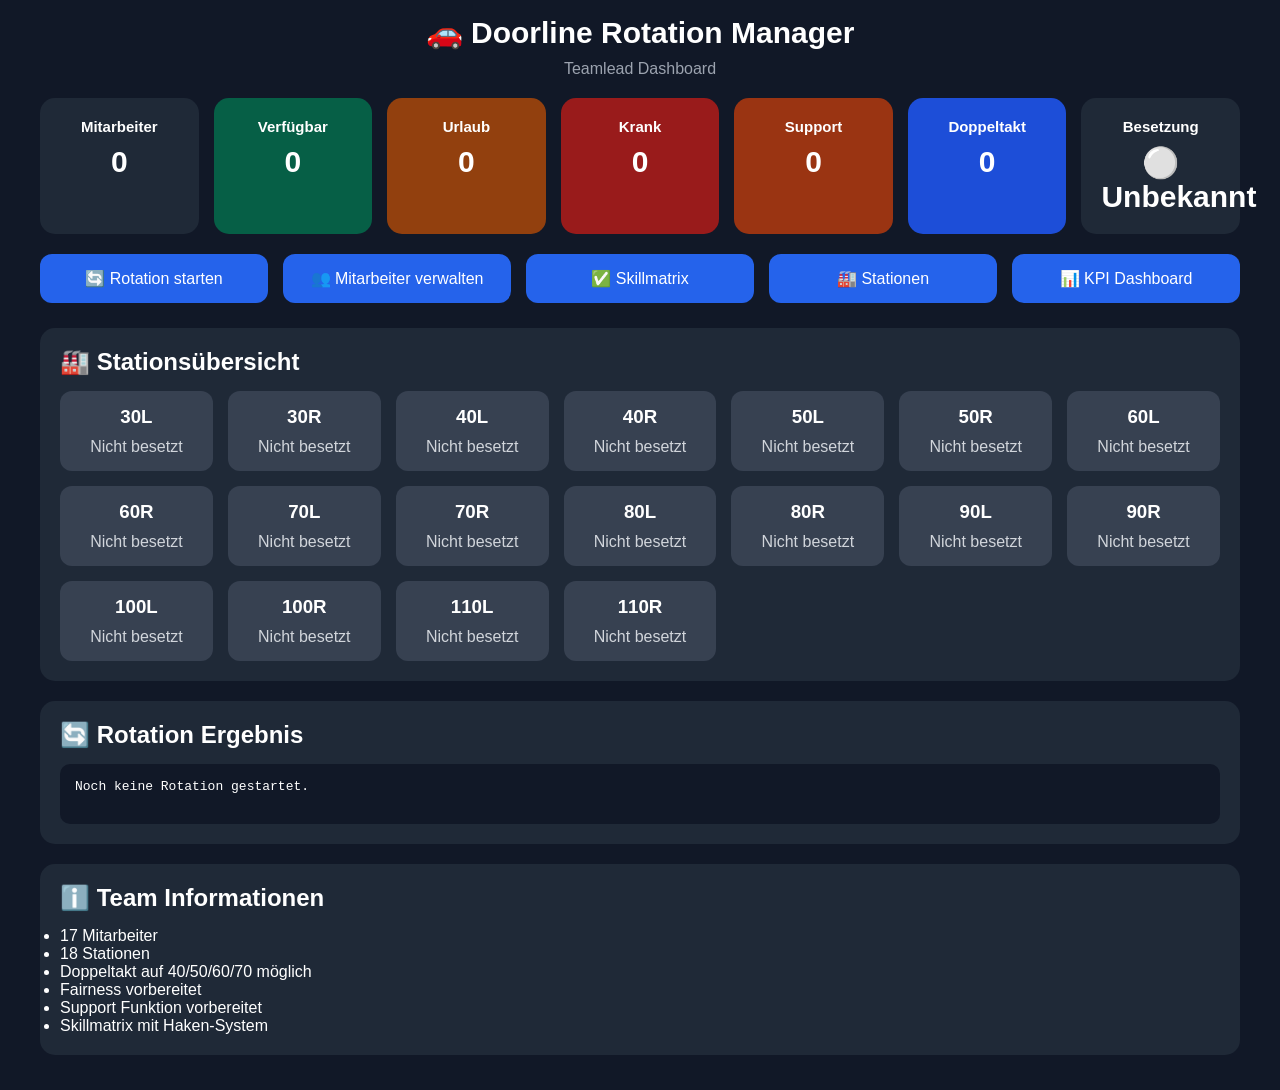
==== frontend/index.html @ 86780b51 "Update index.html" ====
<!DOCTYPE html>
<html lang="de">
<head>
    <meta charset="UTF-8">
    <meta name="viewport" content="width=device-width, initial-scale=1.0">
    <title>Doorline Rotation Manager</title>

    <link rel="stylesheet" href="/frontend/style.css">
    <link rel="manifest" href="/frontend/manifest.json">

    <meta name="theme-color" content="#111827">
</head>

<body>

<div class="container">

    <header class="header">
        <h1>🚗 Doorline Rotation Manager</h1>
        <p>Teamlead Dashboard</p>
    </header>

    <!-- KPI Karten -->

    <div class="cards">

        <div class="card">
            <h3>Mitarbeiter</h3>
            <p id="employees_total">0</p>
        </div>

        <div class="card green">
            <h3>Verfügbar</h3>
            <p id="available">0</p>
        </div>

        <div class="card yellow">
            <h3>Urlaub</h3>
            <p id="vacation">0</p>
        </div>

        <div class="card red">
            <h3>Krank</h3>
            <p id="sick">0</p>
        </div>

        <div class="card orange">
            <h3>Support</h3>
            <p id="support">0</p>
        </div>

        <div class="card blue">
            <h3>Doppeltakt</h3>
            <p id="double_takt">0</p>
        </div>
        <div class="card">
    <h3>Besetzung</h3>
    <p id="staffing_status">⚪ Unbekannt</p>
</div>

    </div>

    <!-- Aktionen -->

    <div class="actions">

        <button onclick="runRotation()">
            🔄 Rotation starten
        </button>

        <button onclick="window.location.href='/frontend/employees.html'">
            👥 Mitarbeiter verwalten
        </button>

        <button onclick="window.location.href='/frontend/skills.html'">
            ✅ Skillmatrix
        </button>

        <button onclick="window.location.href='/frontend/stations.html'">
            🏭 Stationen
        </button>

        <button onclick="window.location.href='/frontend/kpi.html'">
            📊 KPI Dashboard
        </button>

    </div>

    <!-- Stationsübersicht -->

    <div class="section">

        <h2>🏭 Stationsübersicht</h2>

        <div id="stations_container">

            <div class="station">
                <h3>30L</h3>
                <p>Nicht besetzt</p>
            </div>

            <div class="station">
                <h3>30R</h3>
                <p>Nicht besetzt</p>
            </div>

            <div class="station">
                <h3>40L</h3>
                <p>Nicht besetzt</p>
            </div>

            <div class="station">
                <h3>40R</h3>
                <p>Nicht besetzt</p>
            </div>

            <div class="station">
                <h3>50L</h3>
                <p>Nicht besetzt</p>
            </div>

            <div class="station">
                <h3>50R</h3>
                <p>Nicht besetzt</p>
            </div>

            <div class="station">
                <h3>60L</h3>
                <p>Nicht besetzt</p>
            </div>

            <div class="station">
                <h3>60R</h3>
                <p>Nicht besetzt</p>
            </div>

            <div class="station">
                <h3>70L</h3>
                <p>Nicht besetzt</p>
            </div>

            <div class="station">
                <h3>70R</h3>
                <p>Nicht besetzt</p>
            </div>

            <div class="station">
                <h3>80L</h3>
                <p>Nicht besetzt</p>
            </div>

            <div class="station">
                <h3>80R</h3>
                <p>Nicht besetzt</p>
            </div>

            <div class="station">
                <h3>90L</h3>
                <p>Nicht besetzt</p>
            </div>

            <div class="station">
                <h3>90R</h3>
                <p>Nicht besetzt</p>
            </div>

            <div class="station">
                <h3>100L</h3>
                <p>Nicht besetzt</p>
            </div>

            <div class="station">
                <h3>100R</h3>
                <p>Nicht besetzt</p>
            </div>

            <div class="station">
                <h3>110L</h3>
                <p>Nicht besetzt</p>
            </div>

            <div class="station">
                <h3>110R</h3>
                <p>Nicht besetzt</p>
            </div>

        </div>

    </div>

    <!-- Rotation Ergebnis -->

    <div class="section">

        <h2>🔄 Rotation Ergebnis</h2>

        <pre id="rotation_result">
Noch keine Rotation gestartet.
        </pre>

    </div>

    <!-- Informationen -->

    <div class="section">

        <h2>ℹ️ Team Informationen</h2>

        <ul>
            <li>17 Mitarbeiter</li>
            <li>18 Stationen</li>
            <li>Doppeltakt auf 40/50/60/70 möglich</li>
            <li>Fairness vorbereitet</li>
            <li>Support Funktion vorbereitet</li>
            <li>Skillmatrix mit Haken-System</li>
        </ul>

    </div>

</div>

<script src="/frontend/app.js"></script>

<script>
if ('serviceWorker' in navigator) {
    navigator.serviceWorker.register(
        '/frontend/service-worker.js'
    );
}
</script>

</body>
</html>
---- frontend/style.css ----
*{
    margin:0;
    padding:0;
    box-sizing:border-box;
}

body{
    font-family:Arial, sans-serif;
    background:#111827;
    color:white;
    padding:15px;
}

.container{
    max-width:1200px;
    margin:auto;
}

.header{
    text-align:center;
    margin-bottom:20px;
}

.header h1{
    font-size:30px;
    margin-bottom:10px;
}

.header p{
    color:#9ca3af;
}

.cards{
    display:grid;
    grid-template-columns:repeat(auto-fit,minmax(140px,1fr));
    gap:15px;
    margin-bottom:20px;
}

.card{
    background:#1f2937;
    border-radius:15px;
    padding:20px;
    text-align:center;
}

.card h3{
    font-size:15px;
    margin-bottom:10px;
}

.card p{
    font-size:30px;
    font-weight:bold;
}

.green{
    background:#065f46;
}

.yellow{
    background:#92400e;
}

.red{
    background:#991b1b;
}

.orange{
    background:#9a3412;
}

.blue{
    background:#1d4ed8;
}

.actions{
    display:grid;
    grid-template-columns:repeat(auto-fit,minmax(200px,1fr));
    gap:15px;
    margin-bottom:25px;
}

button{
    border:none;
    border-radius:12px;
    padding:15px;
    background:#2563eb;
    color:white;
    font-size:16px;
    cursor:pointer;
    transition:0.3s;
}

button:hover{
    transform:scale(1.03);
}

.section{
    background:#1f2937;
    border-radius:15px;
    padding:20px;
    margin-bottom:20px;
}

.section h2{
    margin-bottom:15px;
}

#stations_container{
    display:grid;
    grid-template-columns:repeat(auto-fit,minmax(150px,1fr));
    gap:15px;
}

.station{
    background:#374151;
    border-radius:12px;
    padding:15px;
    text-align:center;
}

.station h3{
    margin-bottom:10px;
}

.station p{
    color:#d1d5db;
}

pre{
    background:#111827;
    padding:15px;
    border-radius:10px;
    overflow:auto;
}

.skills-grid{
    display:grid;
    grid-template-columns:repeat(auto-fit,minmax(90px,1fr));
    gap:10px;
    margin-top:15px;
}

.skill-item{
    display:flex;
    align-items:center;
    gap:8px;
    background:#374151;
    padding:10px;
    border-radius:10px;
}

.skill-item input{
    width:20px;
    height:20px;
}

@media(max-width:768px){

    .cards{
        grid-template-columns:repeat(2,1fr);
    }

    .actions{
        grid-template-columns:1fr;
    }

    #stations_container{
        grid-template-columns:repeat(2,1fr);
    }
}
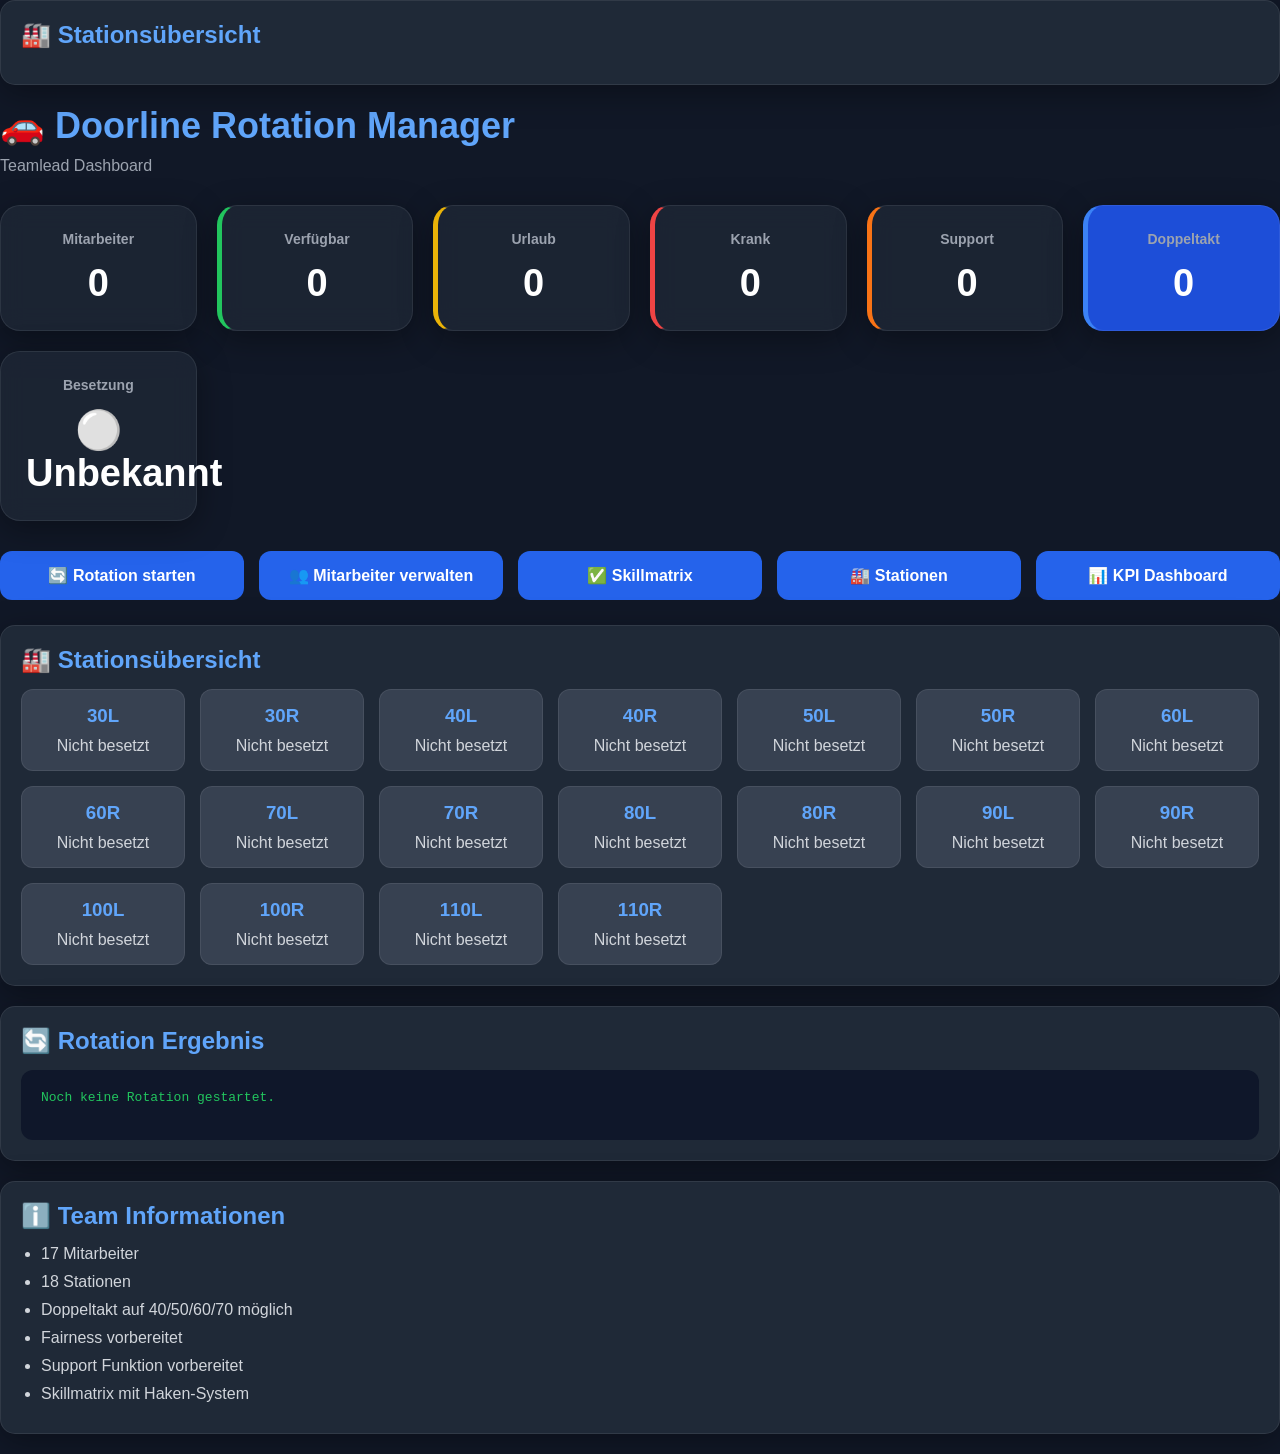
==== commit 412c797e: "Update index.html" ====
--- a/frontend/index.html
+++ b/frontend/index.html
@@ -13,7 +13,15 @@
 
 <body>
 
-<div class="container">
+<div class="section">
+
+    <h2>🏭 Stationsübersicht</h2>
+
+    <div id="stations_container">
+
+    </div>
+
+</div>
 
     <header class="header">
         <h1>🚗 Doorline Rotation Manager</h1>
@@ -64,27 +72,30 @@
 
     <div class="actions">
 
-        <button onclick="runRotation()">
-            🔄 Rotation starten
-        </button>
-
-        <button onclick="window.location.href='/frontend/employees.html'">
-            👥 Mitarbeiter verwalten
-        </button>
-
-        <button onclick="window.location.href='/frontend/skills.html'">
-            ✅ Skillmatrix
-        </button>
-
-        <button onclick="window.location.href='/frontend/stations.html'">
-            🏭 Stationen
-        </button>
-
-        <button onclick="window.location.href='/frontend/kpi.html'">
-            📊 KPI Dashboard
-        </button>
-
-    </div>
+    <button onclick="runRotation()">
+        🔄 Rotation starten
+    </button>
+
+    <button onclick="window.location.href='/frontend/employees.html'">
+        👥 Mitarbeiter verwalten
+    </button>
+
+<button
+    id="skill_button"
+    class="admin-only"
+    onclick="window.location.href='/frontend/skills.html'">
+    ✅ Skillmatrix
+</button>
+    <button onclick="window.location.href='/frontend/stations.html'">
+        🏭 Stationen
+    </button>
+
+    <button class="admin-only"
+            onclick="window.location.href='/frontend/kpi.html'">
+        📊 KPI Dashboard
+    </button>
+
+</div>
 
     <!-- Stationsübersicht -->
 
--- a/frontend/style.css
+++ b/frontend/style.css
@@ -5,72 +5,322 @@
 }
 
 body{
-    font-family:Arial, sans-serif;
     background:#111827;
     color:white;
+    font-family:Arial,sans-serif;
+    min-height:100vh;
+}
+
+.container{
+    width:95%;
+    margin:auto;
+    padding:30px;
+}
+
+.header{
+    margin-bottom:30px;
+}
+
+.header h1{
+    font-size:36px;
+    color:#60A5FA;
+    margin-bottom:10px;
+}
+
+.header p{
+    color:#9CA3AF;
+}
+
+.cards{
+    display:grid;
+    grid-template-columns:
+        repeat(auto-fit,minmax(180px,1fr));
+    gap:20px;
+    margin-bottom:30px;
+}
+
+.card{
+    background:rgba(31,41,55,0.75);
+    backdrop-filter:blur(12px);
+
+    border:1px solid rgba(255,255,255,0.08);
+
+    border-radius:20px;
+
+    padding:25px;
+
+    text-align:center;
+
+    box-shadow:
+        0 8px 32px rgba(0,0,0,0.35);
+
+    transition:0.3s;
+}
+
+.card:hover{
+    transform:translateY(-4px);
+
+    box-shadow:
+        0 12px 40px rgba(37,99,235,0.25);
+}
+
+.card h3{
+    color:#9CA3AF;
+    margin-bottom:15px;
+    font-size:15px;
+}
+
+.card p{
+    font-size:42px;
+    font-weight:bold;
+}
+
+.green{
+    border-left:6px solid #22C55E;
+}
+
+.yellow{
+    border-left:6px solid #EAB308;
+}
+
+.red{
+    border-left:6px solid #EF4444;
+}
+
+.orange{
+    border-left:6px solid #F97316;
+}
+
+.blue{
+    border-left:6px solid #2563EB;
+}
+
+.actions{
+    display:grid;
+    grid-template-columns:
+        repeat(auto-fit,minmax(250px,1fr));
+
+    gap:20px;
+
+    margin-bottom:40px;
+}
+
+button{
+    width:100%;
+
+    padding:18px;
+
+    border:none;
+
+    border-radius:14px;
+
+    background:#2563EB;
+
+    color:white;
+
+    font-size:17px;
+
+    cursor:pointer;
+
+    transition:0.3s;
+
+    font-weight:bold;
+}
+
+button:hover{
+    background:#3B82F6;
+
+    transform:translateY(-3px);
+}
+
+.section{
+    background:rgba(31,41,55,0.75);
+
+    backdrop-filter:blur(12px);
+
+    border:1px solid rgba(255,255,255,0.08);
+
+    border-radius:20px;
+
+    padding:25px;
+
+    margin-bottom:30px;
+
+    box-shadow:
+        0 8px 32px rgba(0,0,0,0.35);
+}
+
+.section h2{
+    margin-bottom:25px;
+    color:#60A5FA;
+}
+
+#stations_container{
+    display:grid;
+
+    grid-template-columns:
+        repeat(auto-fit,minmax(150px,1fr));
+
+    gap:15px;
+}
+
+.station{
+    background:rgba(55,65,81,0.75);
+
+    border:1px solid rgba(255,255,255,0.08);
+
+    border-radius:16px;
+
+    padding:20px;
+
+    text-align:center;
+
+    transition:0.3s;
+}
+
+.station:hover{
+    border-color:#2563EB;
+
+    transform:translateY(-3px);
+
+    box-shadow:
+        0 8px 20px rgba(37,99,235,0.3);
+}
+
+.station h3{
+    margin-bottom:12px;
+    color:#60A5FA;
+}
+
+.station p{
+    color:#D1D5DB;
+}
+
+#rotation_result{
+    background:#0F172A;
+
+    color:#22C55E;
+
+    padding:20px;
+
+    border-radius:12px;
+
+    overflow:auto;
+}
+
+ul{
+    padding-left:20px;
+}
+
+li{
+    margin-bottom:10px;
+    color:#D1D5DB;
+}
+
+.admin-only{
+    display:block;
+}
+
+@media(max-width:900px){
+
+    .cards{
+        grid-template-columns:1fr 1fr;
+    }
+
+    .actions{
+        grid-template-columns:1fr;
+    }
+
+    #stations_container{
+        grid-template-columns:1fr 1fr;
+    }
+
+    .header h1{
+        font-size:28px;
+    }
+
+    .card p{
+        font-size:30px;
+    }
+}
+
+@media(max-width:600px){
+
+    .cards{
+        grid-template-columns:1fr;
+    }
+
+    #stations_container{
+        grid-template-columns:1fr;
+    }
+
+}
+.green{
+    border-left:5px solid #22C55E;
+}
+
+.yellow{
+    border-left:5px solid #EAB308;
+}
+
+.red{
+    border-left:5px solid #EF4444;
+}
+
+.orange{
+    border-left:5px solid #F97316;
+}
+
+.blue{
+    border-left:5px solid #3B82F6;
+}
+
+.card h3{
+    font-size:14px;
+    color:#9CA3AF;
+}
+
+.card p{
+    font-size:38px;
+    font-weight:bold;
+}
+
+button{
+    background:#2563EB;
+    border:none;
+    border-radius:12px;
+    color:white;
+    padding:14px 22px;
+    font-size:16px;
+    cursor:pointer;
+    transition:0.2s;
+}
+
+button:hover{
+    background:#3B82F6;
+}
+
+.station-card{
+    background:#1F2937;
+    border-radius:16px;
     padding:15px;
-}
-
-.container{
-    max-width:1200px;
-    margin:auto;
-}
-
-.header{
-    text-align:center;
-    margin-bottom:20px;
-}
-
-.header h1{
-    font-size:30px;
-    margin-bottom:10px;
-}
-
-.header p{
-    color:#9ca3af;
-}
-
-.cards{
-    display:grid;
-    grid-template-columns:repeat(auto-fit,minmax(140px,1fr));
-    gap:15px;
-    margin-bottom:20px;
-}
-
-.card{
-    background:#1f2937;
-    border-radius:15px;
-    padding:20px;
-    text-align:center;
-}
-
-.card h3{
-    font-size:15px;
-    margin-bottom:10px;
-}
-
-.card p{
-    font-size:30px;
-    font-weight:bold;
-}
-
-.green{
-    background:#065f46;
-}
-
-.yellow{
-    background:#92400e;
-}
-
-.red{
-    background:#991b1b;
-}
-
-.orange{
-    background:#9a3412;
-}
-
-.blue{
+    margin-bottom:12px;
+    border:1px solid #374151;
+}
+
+@media(max-width:900px){
+
+    .cards{
+        grid-template-columns:1fr 1fr;
+    }
+
+    .actions{
+        display:flex;
+        flex-direction:column;
+        gap:10px;
+    }
+
+}.blue{
     background:#1d4ed8;
 }
 
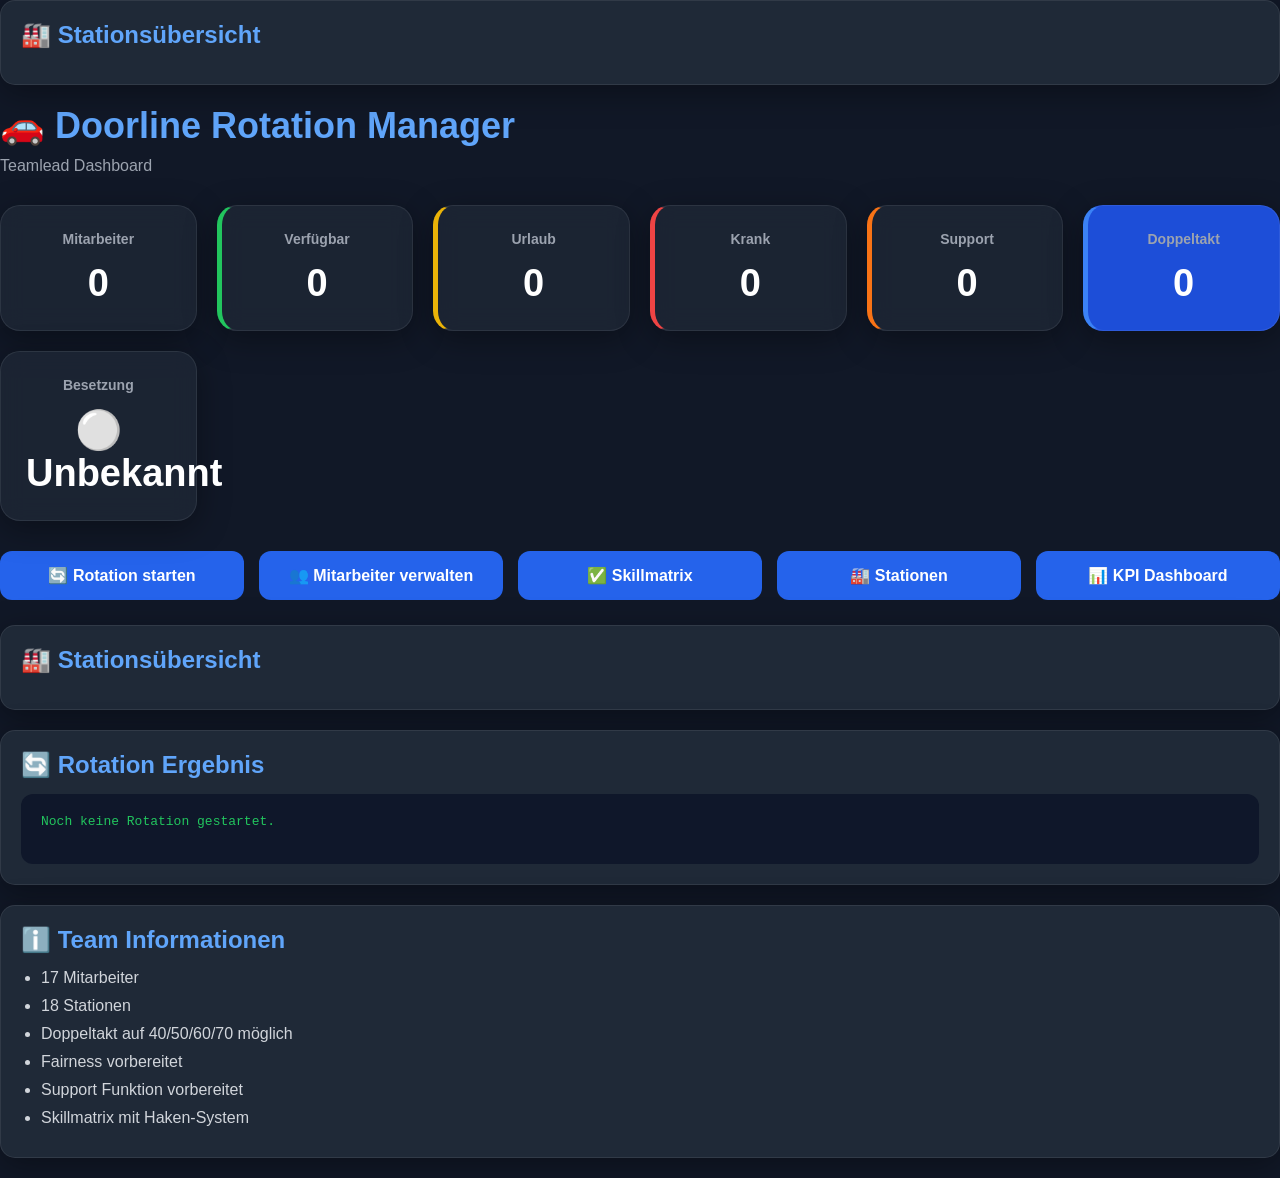
==== commit 61da262d: "Update index.html" ====
--- a/frontend/index.html
+++ b/frontend/index.html
@@ -99,117 +99,25 @@
 
     <!-- Stationsübersicht -->
 
-    <div class="section">
+<div class="section">
 
-        <h2>🏭 Stationsübersicht</h2>
+    <h2>🏭 Stationsübersicht</h2>
 
-        <div id="stations_container">
+    <div id="stations_container"></div>
 
-            <div class="station">
-                <h3>30L</h3>
-                <p>Nicht besetzt</p>
-            </div>
+</div>
 
-            <div class="station">
-                <h3>30R</h3>
-                <p>Nicht besetzt</p>
-            </div>
+<!-- Rotation Ergebnis -->
 
-            <div class="station">
-                <h3>40L</h3>
-                <p>Nicht besetzt</p>
-            </div>
+<div class="section">
 
-            <div class="station">
-                <h3>40R</h3>
-                <p>Nicht besetzt</p>
-            </div>
+    <h2>🔄 Rotation Ergebnis</h2>
 
-            <div class="station">
-                <h3>50L</h3>
-                <p>Nicht besetzt</p>
-            </div>
+    <pre id="rotation_result">
+Noch keine Rotation gestartet.
+    </pre>
 
-            <div class="station">
-                <h3>50R</h3>
-                <p>Nicht besetzt</p>
-            </div>
-
-            <div class="station">
-                <h3>60L</h3>
-                <p>Nicht besetzt</p>
-            </div>
-
-            <div class="station">
-                <h3>60R</h3>
-                <p>Nicht besetzt</p>
-            </div>
-
-            <div class="station">
-                <h3>70L</h3>
-                <p>Nicht besetzt</p>
-            </div>
-
-            <div class="station">
-                <h3>70R</h3>
-                <p>Nicht besetzt</p>
-            </div>
-
-            <div class="station">
-                <h3>80L</h3>
-                <p>Nicht besetzt</p>
-            </div>
-
-            <div class="station">
-                <h3>80R</h3>
-                <p>Nicht besetzt</p>
-            </div>
-
-            <div class="station">
-                <h3>90L</h3>
-                <p>Nicht besetzt</p>
-            </div>
-
-            <div class="station">
-                <h3>90R</h3>
-                <p>Nicht besetzt</p>
-            </div>
-
-            <div class="station">
-                <h3>100L</h3>
-                <p>Nicht besetzt</p>
-            </div>
-
-            <div class="station">
-                <h3>100R</h3>
-                <p>Nicht besetzt</p>
-            </div>
-
-            <div class="station">
-                <h3>110L</h3>
-                <p>Nicht besetzt</p>
-            </div>
-
-            <div class="station">
-                <h3>110R</h3>
-                <p>Nicht besetzt</p>
-            </div>
-
-        </div>
-
-    </div>
-
-    <!-- Rotation Ergebnis -->
-
-    <div class="section">
-
-        <h2>🔄 Rotation Ergebnis</h2>
-
-        <pre id="rotation_result">
-Noch keine Rotation gestartet.
-        </pre>
-
-    </div>
+</div>
 
     <!-- Informationen -->
 
--- a/frontend/style.css
+++ b/frontend/style.css
@@ -420,3 +420,115 @@
         grid-template-columns:repeat(2,1fr);
     }
 }
+.station-row{
+    display:grid;
+    grid-template-columns: 1fr 60px 1fr;
+    gap:15px;
+    align-items:center;
+    margin-bottom:15px;
+}
+
+.station-left,
+.station-right{
+    background:rgba(31,41,55,0.75);
+
+    backdrop-filter:blur(12px);
+
+    border:1px solid rgba(255,255,255,0.08);
+
+    border-radius:16px;
+
+    padding:15px;
+
+    min-height:90px;
+}
+
+.station-left h3,
+.station-right h3{
+    color:#60A5FA;
+    margin-bottom:8px;
+}
+
+.status-circle{
+    width:22px;
+    height:22px;
+    border-radius:50%;
+    margin:auto;
+}
+
+.green-status{
+    background:#22C55E;
+    box-shadow:0 0 12px #22C55E;
+}
+
+.yellow-status{
+    background:#EAB308;
+    box-shadow:0 0 12px #EAB308;
+}
+
+.red-status{
+    background:#EF4444;
+    box-shadow:0 0 12px #EF4444;
+}
+/* ------------------------------
+   Moderne Stationsansicht
+------------------------------ */
+
+.station-row{
+    display:grid;
+    grid-template-columns: 1fr 60px 1fr;
+    gap:15px;
+    align-items:center;
+    margin-bottom:15px;
+}
+
+.station-left,
+.station-right{
+    background: rgba(31,41,55,0.75);
+
+    backdrop-filter: blur(12px);
+
+    border:1px solid rgba(255,255,255,0.08);
+
+    border-radius:16px;
+
+    padding:15px;
+
+    min-height:90px;
+
+    box-shadow:
+        0 8px 32px rgba(0,0,0,0.25);
+}
+
+.station-left h3,
+.station-right h3{
+    color:#60A5FA;
+    margin-bottom:8px;
+}
+
+.station-left p,
+.station-right p{
+    color:#D1D5DB;
+}
+
+.status-circle{
+    width:22px;
+    height:22px;
+    border-radius:50%;
+    margin:auto;
+}
+
+.green-status{
+    background:#22C55E;
+    box-shadow:0 0 12px #22C55E;
+}
+
+.yellow-status{
+    background:#EAB308;
+    box-shadow:0 0 12px #EAB308;
+}
+
+.red-status{
+    background:#EF4444;
+    box-shadow:0 0 12px #EF4444;
+}
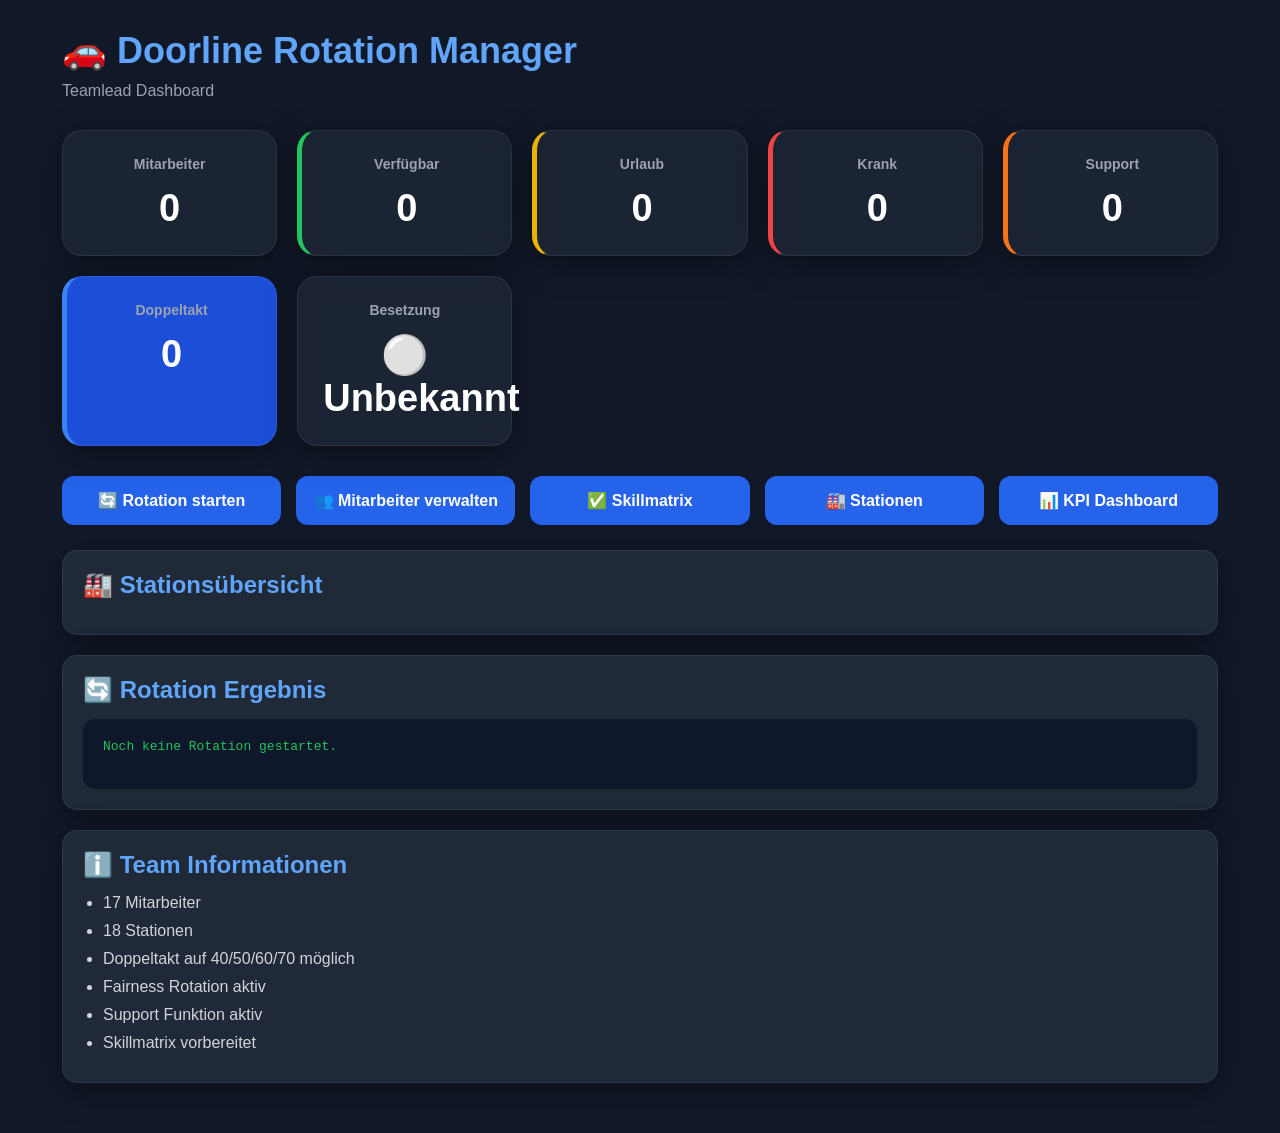
==== commit 2c193d43: "Update index.html" ====
--- a/frontend/index.html
+++ b/frontend/index.html
@@ -13,15 +13,7 @@
 
 <body>
 
-<div class="section">
-
-    <h2>🏭 Stationsübersicht</h2>
-
-    <div id="stations_container">
-
-    </div>
-
-</div>
+<div class="container">
 
     <header class="header">
         <h1>🚗 Doorline Rotation Manager</h1>
@@ -29,7 +21,6 @@
     </header>
 
     <!-- KPI Karten -->
-
     <div class="cards">
 
         <div class="card">
@@ -61,66 +52,65 @@
             <h3>Doppeltakt</h3>
             <p id="double_takt">0</p>
         </div>
+
         <div class="card">
-    <h3>Besetzung</h3>
-    <p id="staffing_status">⚪ Unbekannt</p>
-</div>
+            <h3>Besetzung</h3>
+            <p id="staffing_status">⚪ Unbekannt</p>
+        </div>
 
     </div>
 
     <!-- Aktionen -->
-
     <div class="actions">
 
-    <button onclick="runRotation()">
-        🔄 Rotation starten
-    </button>
+        <button onclick="runRotation()">
+            🔄 Rotation starten
+        </button>
 
-    <button onclick="window.location.href='/frontend/employees.html'">
-        👥 Mitarbeiter verwalten
-    </button>
+        <button onclick="window.location.href='/frontend/employees.html'">
+            👥 Mitarbeiter verwalten
+        </button>
 
-<button
-    id="skill_button"
-    class="admin-only"
-    onclick="window.location.href='/frontend/skills.html'">
-    ✅ Skillmatrix
-</button>
-    <button onclick="window.location.href='/frontend/stations.html'">
-        🏭 Stationen
-    </button>
+        <button
+            id="skill_button"
+            class="admin-only"
+            onclick="window.location.href='/frontend/skills.html'">
+            ✅ Skillmatrix
+        </button>
 
-    <button class="admin-only"
+        <button onclick="window.location.href='/frontend/stations.html'">
+            🏭 Stationen
+        </button>
+
+        <button
+            class="admin-only"
             onclick="window.location.href='/frontend/kpi.html'">
-        📊 KPI Dashboard
-    </button>
+            📊 KPI Dashboard
+        </button>
 
-</div>
+    </div>
 
     <!-- Stationsübersicht -->
+    <div class="section">
 
-<div class="section">
+        <h2>🏭 Stationsübersicht</h2>
 
-    <h2>🏭 Stationsübersicht</h2>
+        <div id="stations_container"></div>
 
-    <div id="stations_container"></div>
+    </div>
 
-</div>
+    <!-- Rotation Ergebnis -->
+    <div class="section">
 
-<!-- Rotation Ergebnis -->
+        <h2>🔄 Rotation Ergebnis</h2>
 
-<div class="section">
+        <pre id="rotation_result">
+Noch keine Rotation gestartet.
+        </pre>
 
-    <h2>🔄 Rotation Ergebnis</h2>
-
-    <pre id="rotation_result">
-Noch keine Rotation gestartet.
-    </pre>
-
-</div>
+    </div>
 
     <!-- Informationen -->
-
     <div class="section">
 
         <h2>ℹ️ Team Informationen</h2>
@@ -129,9 +119,9 @@
             <li>17 Mitarbeiter</li>
             <li>18 Stationen</li>
             <li>Doppeltakt auf 40/50/60/70 möglich</li>
-            <li>Fairness vorbereitet</li>
-            <li>Support Funktion vorbereitet</li>
-            <li>Skillmatrix mit Haken-System</li>
+            <li>Fairness Rotation aktiv</li>
+            <li>Support Funktion aktiv</li>
+            <li>Skillmatrix vorbereitet</li>
         </ul>
 
     </div>
--- a/frontend/style.css
+++ b/frontend/style.css
@@ -532,3 +532,259 @@
     background:#EF4444;
     box-shadow:0 0 12px #EF4444;
 }
+.station-row{
+    display:grid;
+    grid-template-columns:1fr 60px 1fr;
+    gap:15px;
+    align-items:center;
+    margin-bottom:15px;
+}
+
+.station-left,
+.station-right{
+    background:rgba(31,41,55,0.75);
+    backdrop-filter:blur(12px);
+    border:1px solid rgba(255,255,255,0.08);
+    border-radius:16px;
+    padding:15px;
+    min-height:90px;
+}
+
+.status-circle{
+    width:22px;
+    height:22px;
+    border-radius:50%;
+    margin:auto;
+}
+
+.green-status{
+    background:#22C55E;
+    box-shadow:0 0 12px #22C55E;
+}
+
+.yellow-status{
+    background:#EAB308;
+    box-shadow:0 0 12px #EAB308;
+}
+
+.red-status{
+    background:#EF4444;
+    box-shadow:0 0 12px #EF4444;
+}
+.station-row{
+    display:flex;
+    align-items:center;
+    justify-content:center;
+    gap:20px;
+    margin:15px 0;
+}
+
+.station-left,
+.station-right{
+    width:180px;
+    min-height:90px;
+
+    background:rgba(31,41,55,.75);
+    backdrop-filter:blur(12px);
+
+    border:1px solid rgba(255,255,255,.08);
+
+    border-radius:18px;
+
+    padding:15px;
+
+    text-align:center;
+
+    box-shadow:
+        0 0 20px rgba(0,0,0,.3);
+}
+
+.station-left h3,
+.station-right h3{
+    color:#60A5FA;
+    font-size:24px;
+    margin:0;
+}
+
+.station-left p,
+.station-right p{
+    color:white;
+    margin-top:8px;
+}
+
+.status-circle{
+    width:24px;
+    height:24px;
+    border-radius:50%;
+
+    box-shadow:
+        0 0 15px currentColor;
+}
+
+.green-status{
+    background:#00ff88;
+}
+
+.yellow-status{
+    background:#ffb300;
+}
+
+.red-status{
+    background:#ff3b3b;
+}
+.production-line{
+    position:relative;
+    width:6px;
+    background:rgba(255,255,255,.1);
+    border-radius:50px;
+}
+
+.production-line::after{
+    content:"";
+    position:absolute;
+
+    left:50%;
+    top:0;
+    transform:translateX(-50%);
+
+    width:4px;
+    height:100%;
+
+    background:linear-gradient(
+        to bottom,
+        #00ff88,
+        #ffb300,
+        #ff3b3b
+    );
+
+    border-radius:50px;
+}
+/* -----------------------------------
+   Tesla Produktionslinie
+----------------------------------- */
+
+.station-row{
+    display:grid;
+    grid-template-columns: 1fr 70px 1fr;
+    align-items:center;
+    gap:20px;
+    margin-bottom:18px;
+}
+
+.station-left,
+.station-right{
+    background: rgba(31,41,55,0.75);
+    backdrop-filter: blur(12px);
+
+    border:1px solid rgba(255,255,255,0.08);
+
+    border-radius:18px;
+
+    padding:18px;
+
+    min-height:90px;
+
+    box-shadow:
+        0 8px 32px rgba(0,0,0,0.35);
+
+    transition:0.3s;
+}
+
+.station-left:hover,
+.station-right:hover{
+    transform:translateY(-3px);
+
+    border-color:#2563EB;
+
+    box-shadow:
+        0 0 25px rgba(37,99,235,0.35);
+}
+
+.station-left h3,
+.station-right h3{
+    color:#60A5FA;
+    margin-bottom:10px;
+    font-size:22px;
+}
+
+.station-left p,
+.station-right p{
+    color:#D1D5DB;
+    font-size:15px;
+}
+
+/* -----------------------------------
+   Status LEDs
+----------------------------------- */
+
+.status-circle{
+    width:26px;
+    height:26px;
+    border-radius:50%;
+    margin:auto;
+}
+
+.green-status{
+    background:#22C55E;
+    box-shadow:
+        0 0 12px #22C55E,
+        0 0 24px #22C55E;
+}
+
+.yellow-status{
+    background:#FACC15;
+    box-shadow:
+        0 0 12px #FACC15,
+        0 0 24px #FACC15;
+}
+
+.red-status{
+    background:#EF4444;
+    box-shadow:
+        0 0 12px #EF4444,
+        0 0 24px #EF4444;
+}
+
+/* -----------------------------------
+   Vertikale Produktionslinie
+----------------------------------- */
+
+.production-line{
+    position:relative;
+
+    width:6px;
+    height:100%;
+
+    margin:auto;
+
+    border-radius:20px;
+
+    background:
+        linear-gradient(
+            to bottom,
+            #22C55E,
+            #FACC15,
+            #EF4444
+        );
+
+    box-shadow:
+        0 0 20px rgba(255,255,255,0.2);
+}
+
+/* -----------------------------------
+   Mobile Ansicht
+----------------------------------- */
+
+@media(max-width:768px){
+
+    .station-row{
+        grid-template-columns:1fr;
+        text-align:center;
+    }
+
+    .production-line{
+        width:100%;
+        height:6px;
+    }
+
+}
